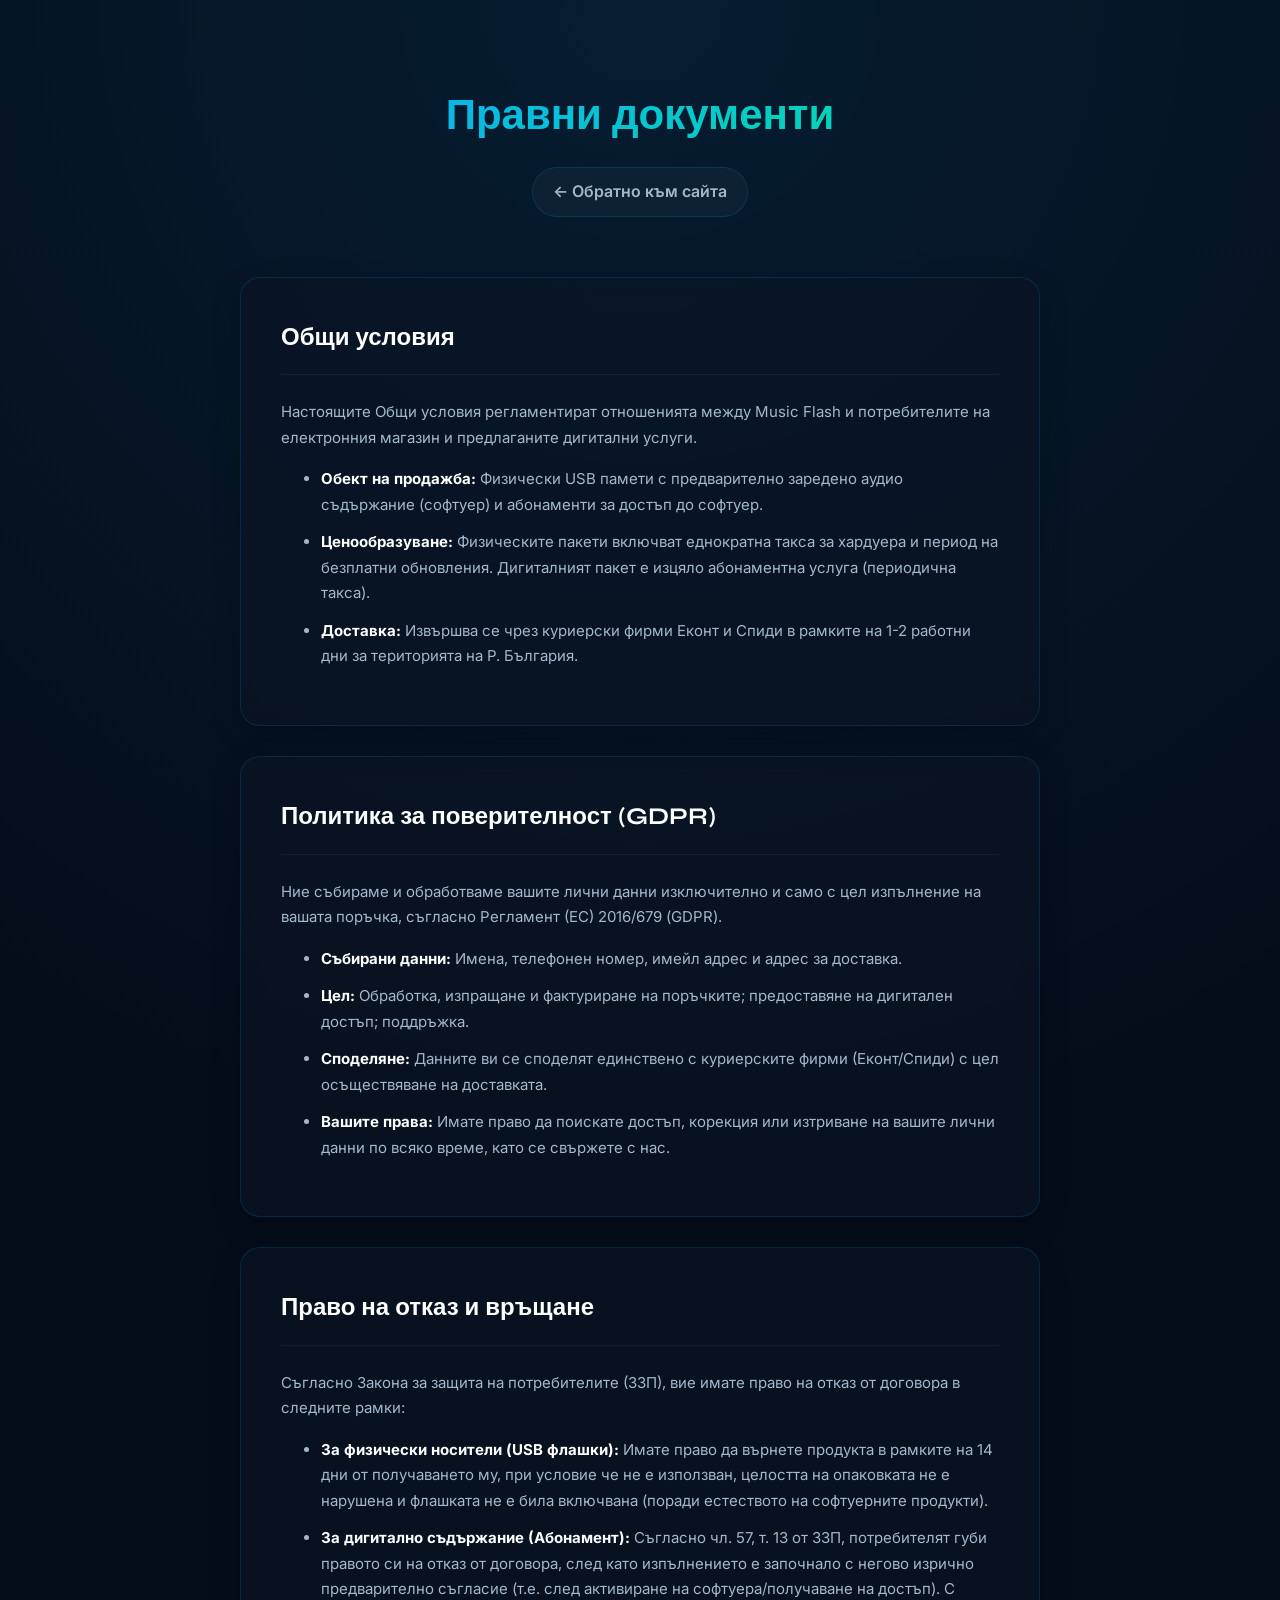
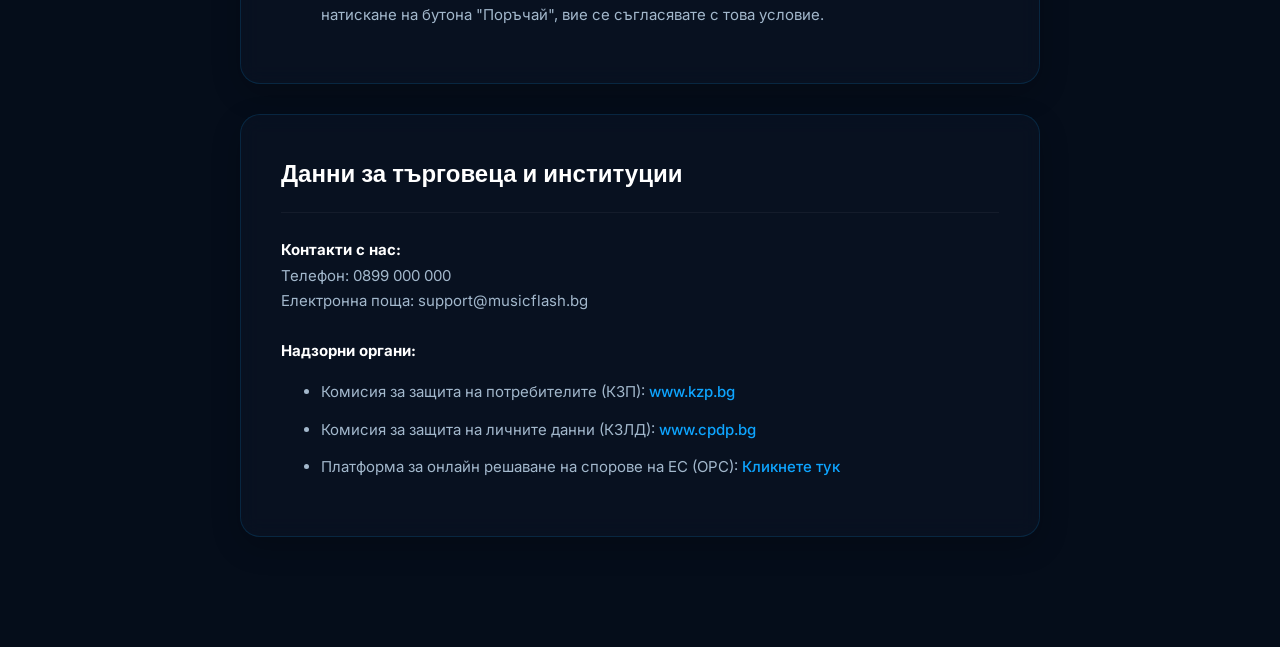
==== legal.html @ 352b269a "Add files via upload" ====
<!DOCTYPE html>
<html lang="bg">
<head>
    <meta charset="UTF-8">
    <meta name="viewport" content="width=device-width, initial-scale=1.0">
    <title>Правни документи - Music Flash</title>
    <link href="https://fonts.googleapis.com/css2?family=Syne:wght@700;800&family=Inter:wght@400;500;600;700&display=swap" rel="stylesheet">
    <style>
        :root {
            --bg: #050d1a;
            --bg2: #0a1426;
            --text: #ffffff;
            --muted: #a3b8cc;
            --border: rgba(14, 165, 255, 0.15);
            --accent: #0ea5ff;
            --mint: #00e5a0;
        }
        body {
            margin: 0;
            font-family: 'Inter', sans-serif;
            background-color: var(--bg);
            color: var(--text);
            line-height: 1.7;
            background-image: radial-gradient(circle at 50% 0%, rgba(14,165,255,0.1), transparent 50%);
        }
        .container {
            max-width: 800px;
            margin: 0 auto;
            padding: 80px 24px;
        }
        .header {
            text-align: center;
            margin-bottom: 60px;
        }
        .header h1 {
            font-family: 'Syne', sans-serif;
            font-size: 42px;
            background: linear-gradient(135deg, var(--accent), var(--mint));
            -webkit-background-clip: text;
            -webkit-text-fill-color: transparent;
            margin: 0 0 16px 0;
        }
        .header a {
            display: inline-flex; align-items: center; gap: 8px;
            color: var(--muted);
            text-decoration: none;
            font-weight: 600;
            background: rgba(255,255,255,0.03);
            padding: 10px 20px;
            border-radius: 50px;
            border: 1px solid var(--border);
            transition: all .3s;
        }
        .header a:hover {
            color: var(--text);
            border-color: var(--accent);
            background: rgba(14,165,255,0.08);
            transform: translateY(-2px);
        }
        section {
            background: rgba(10, 20, 38, 0.6);
            backdrop-filter: blur(10px);
            padding: 40px;
            border-radius: 20px;
            border: 1px solid var(--border);
            margin-bottom: 30px;
            box-shadow: 0 10px 30px rgba(0,0,0,0.2);
        }
        h2 {
            font-family: 'Syne', sans-serif;
            font-size: 24px;
            margin-top: 0;
            color: var(--text);
            border-bottom: 1px solid rgba(255,255,255,0.05);
            padding-bottom: 16px;
            margin-bottom: 24px;
        }
        p, li {
            color: var(--muted);
            font-size: 15px;
        }
        li {
            margin-bottom: 12px;
        }
        strong {
            color: var(--text);
        }
        a.external {
            color: var(--accent);
            text-decoration: none;
            font-weight: 500;
        }
        a.external:hover {
            text-decoration: underline;
        }
    </style>
</head>
<body>

<div class="container">
    <div class="header">
        <h1>Правни документи</h1>
        <a href="index.html">← Обратно към сайта</a>
    </div>

    <section id="terms">
        <h2>Общи условия</h2>
        <p>Настоящите Общи условия регламентират отношенията между Music Flash и потребителите на електронния магазин и предлаганите дигитални услуги.</p>
        <ul>
            <li><strong>Обект на продажба:</strong> Физически USB памети с предварително заредено аудио съдържание (софтуер) и абонаменти за достъп до софтуер.</li>
            <li><strong>Ценообразуване:</strong> Физическите пакети включват еднократна такса за хардуера и период на безплатни обновления. Дигиталният пакет е изцяло абонаментна услуга (периодична такса).</li>
            <li><strong>Доставка:</strong> Извършва се чрез куриерски фирми Еконт и Спиди в рамките на 1-2 работни дни за територията на Р. България.</li>
        </ul>
    </section>

    <section id="privacy">
        <h2>Политика за поверителност (GDPR)</h2>
        <p>Ние събираме и обработваме вашите лични данни изключително и само с цел изпълнение на вашата поръчка, съгласно Регламент (ЕС) 2016/679 (GDPR).</p>
        <ul>
            <li><strong>Събирани данни:</strong> Имена, телефонен номер, имейл адрес и адрес за доставка.</li>
            <li><strong>Цел:</strong> Обработка, изпращане и фактуриране на поръчките; предоставяне на дигитален достъп; поддръжка.</li>
            <li><strong>Споделяне:</strong> Данните ви се споделят единствено с куриерските фирми (Еконт/Спиди) с цел осъществяване на доставката.</li>
            <li><strong>Вашите права:</strong> Имате право да поискате достъп, корекция или изтриване на вашите лични данни по всяко време, като се свържете с нас.</li>
        </ul>
    </section>

    <section id="returns">
        <h2>Право на отказ и връщане</h2>
        <p>Съгласно Закона за защита на потребителите (ЗЗП), вие имате право на отказ от договора в следните рамки:</p>
        <ul>
            <li><strong>За физически носители (USB флашки):</strong> Имате право да върнете продукта в рамките на 14 дни от получаването му, при условие че не е използван, целостта на опаковката не е нарушена и флашката не е била включвана (поради естеството на софтуерните продукти).</li>
            <li><strong>За дигитално съдържание (Абонамент):</strong> Съгласно чл. 57, т. 13 от ЗЗП, потребителят губи правото си на отказ от договора, след като изпълнението е започнало с негово изрично предварително съгласие (т.е. след активиране на софтуера/получаване на достъп). С натискане на бутона "Поръчай", вие се съгласявате с това условие.</li>
        </ul>
    </section>

    <section id="company">
        <h2>Данни за търговеца и институции</h2>
        <p><strong>Контакти с нас:</strong><br>
        Телефон: 0899 000 000<br>
        Електронна поща: support@musicflash.bg</p>
        
        <p style="margin-top: 24px;"><strong>Надзорни органи:</strong></p>
        <ul>
            <li>Комисия за защита на потребителите (КЗП): <a href="https://kzp.bg" class="external" target="_blank">www.kzp.bg</a></li>
            <li>Комисия за защита на личните данни (КЗЛД): <a href="https://cpdp.bg" class="external" target="_blank">www.cpdp.bg</a></li>
            <li>Платформа за онлайн решаване на спорове на ЕС (ОРС): <a href="https://ec.europa.eu/consumers/odr" class="external" target="_blank">Кликнете тук</a></li>
        </ul>
    </section>
</div>

</body>
</html>
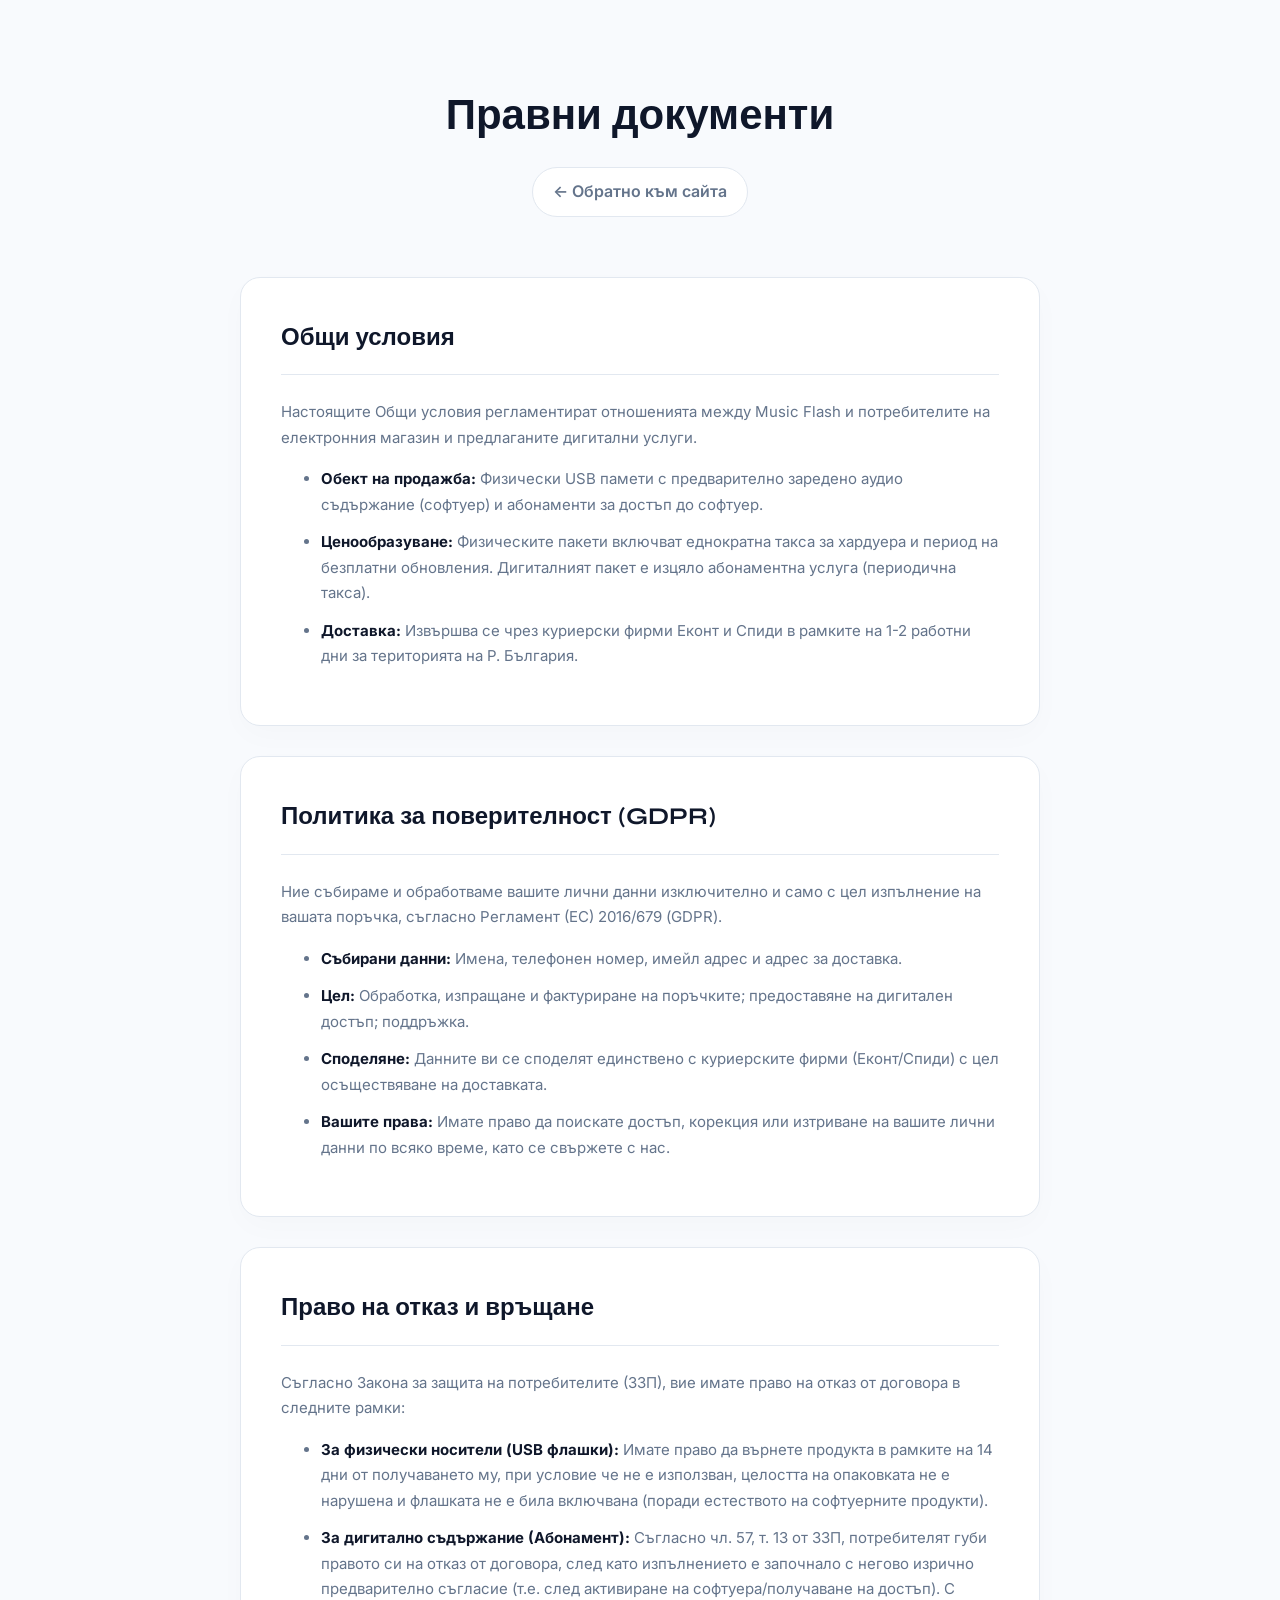
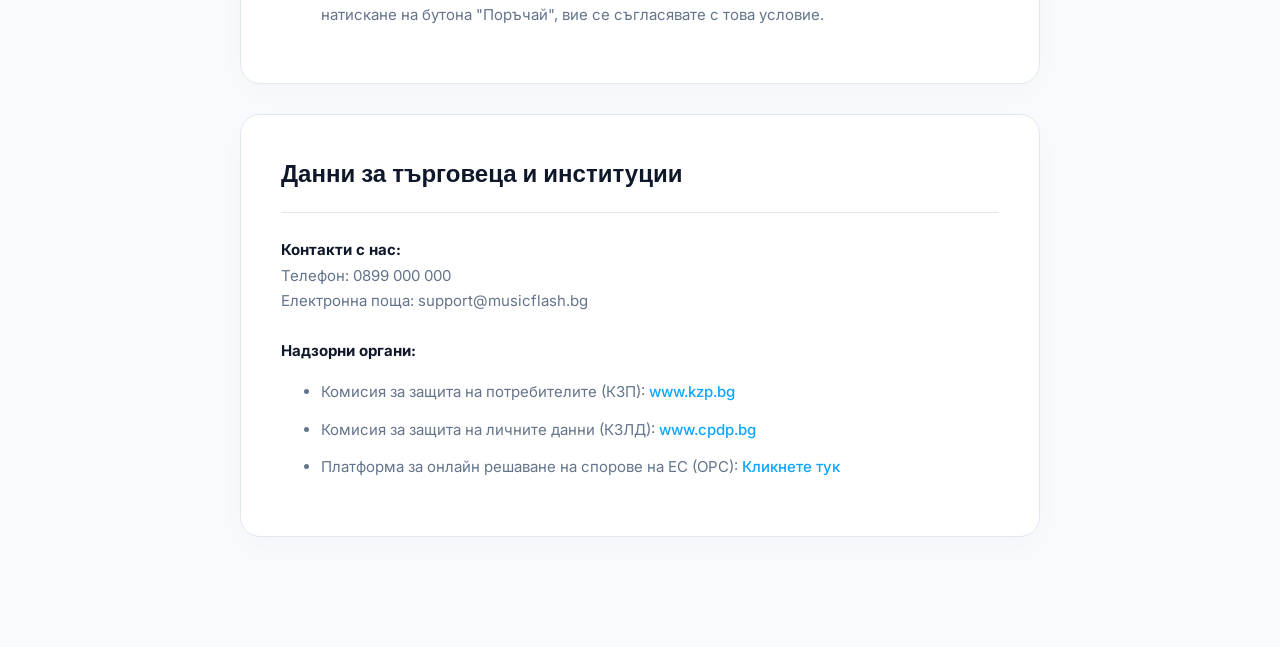
==== commit ca5db413: "Add files via upload" ====
--- a/legal.html
+++ b/legal.html
@@ -7,21 +7,20 @@
     <link href="https://fonts.googleapis.com/css2?family=Syne:wght@700;800&family=Inter:wght@400;500;600;700&display=swap" rel="stylesheet">
     <style>
         :root {
-            --bg: #050d1a;
-            --bg2: #0a1426;
-            --text: #ffffff;
-            --muted: #a3b8cc;
-            --border: rgba(14, 165, 255, 0.15);
+            --bg: #ffffff;
+            --bg2: #f8fafd;
+            --text: #0f172a;
+            --muted: #64748b;
+            --border: #e2e8f0;
             --accent: #0ea5ff;
             --mint: #00e5a0;
         }
         body {
             margin: 0;
             font-family: 'Inter', sans-serif;
-            background-color: var(--bg);
+            background-color: var(--bg2);
             color: var(--text);
             line-height: 1.7;
-            background-image: radial-gradient(circle at 50% 0%, rgba(14,165,255,0.1), transparent 50%);
         }
         .container {
             max-width: 800px;
@@ -35,9 +34,7 @@
         .header h1 {
             font-family: 'Syne', sans-serif;
             font-size: 42px;
-            background: linear-gradient(135deg, var(--accent), var(--mint));
-            -webkit-background-clip: text;
-            -webkit-text-fill-color: transparent;
+            color: var(--text);
             margin: 0 0 16px 0;
         }
         .header a {
@@ -45,7 +42,7 @@
             color: var(--muted);
             text-decoration: none;
             font-weight: 600;
-            background: rgba(255,255,255,0.03);
+            background: #fff;
             padding: 10px 20px;
             border-radius: 50px;
             border: 1px solid var(--border);
@@ -58,20 +55,19 @@
             transform: translateY(-2px);
         }
         section {
-            background: rgba(10, 20, 38, 0.6);
-            backdrop-filter: blur(10px);
+            background: #fff;
             padding: 40px;
             border-radius: 20px;
             border: 1px solid var(--border);
             margin-bottom: 30px;
-            box-shadow: 0 10px 30px rgba(0,0,0,0.2);
+            box-shadow: 0 10px 30px rgba(0,0,0,0.02);
         }
         h2 {
             font-family: 'Syne', sans-serif;
             font-size: 24px;
             margin-top: 0;
             color: var(--text);
-            border-bottom: 1px solid rgba(255,255,255,0.05);
+            border-bottom: 1px solid var(--border);
             padding-bottom: 16px;
             margin-bottom: 24px;
         }
